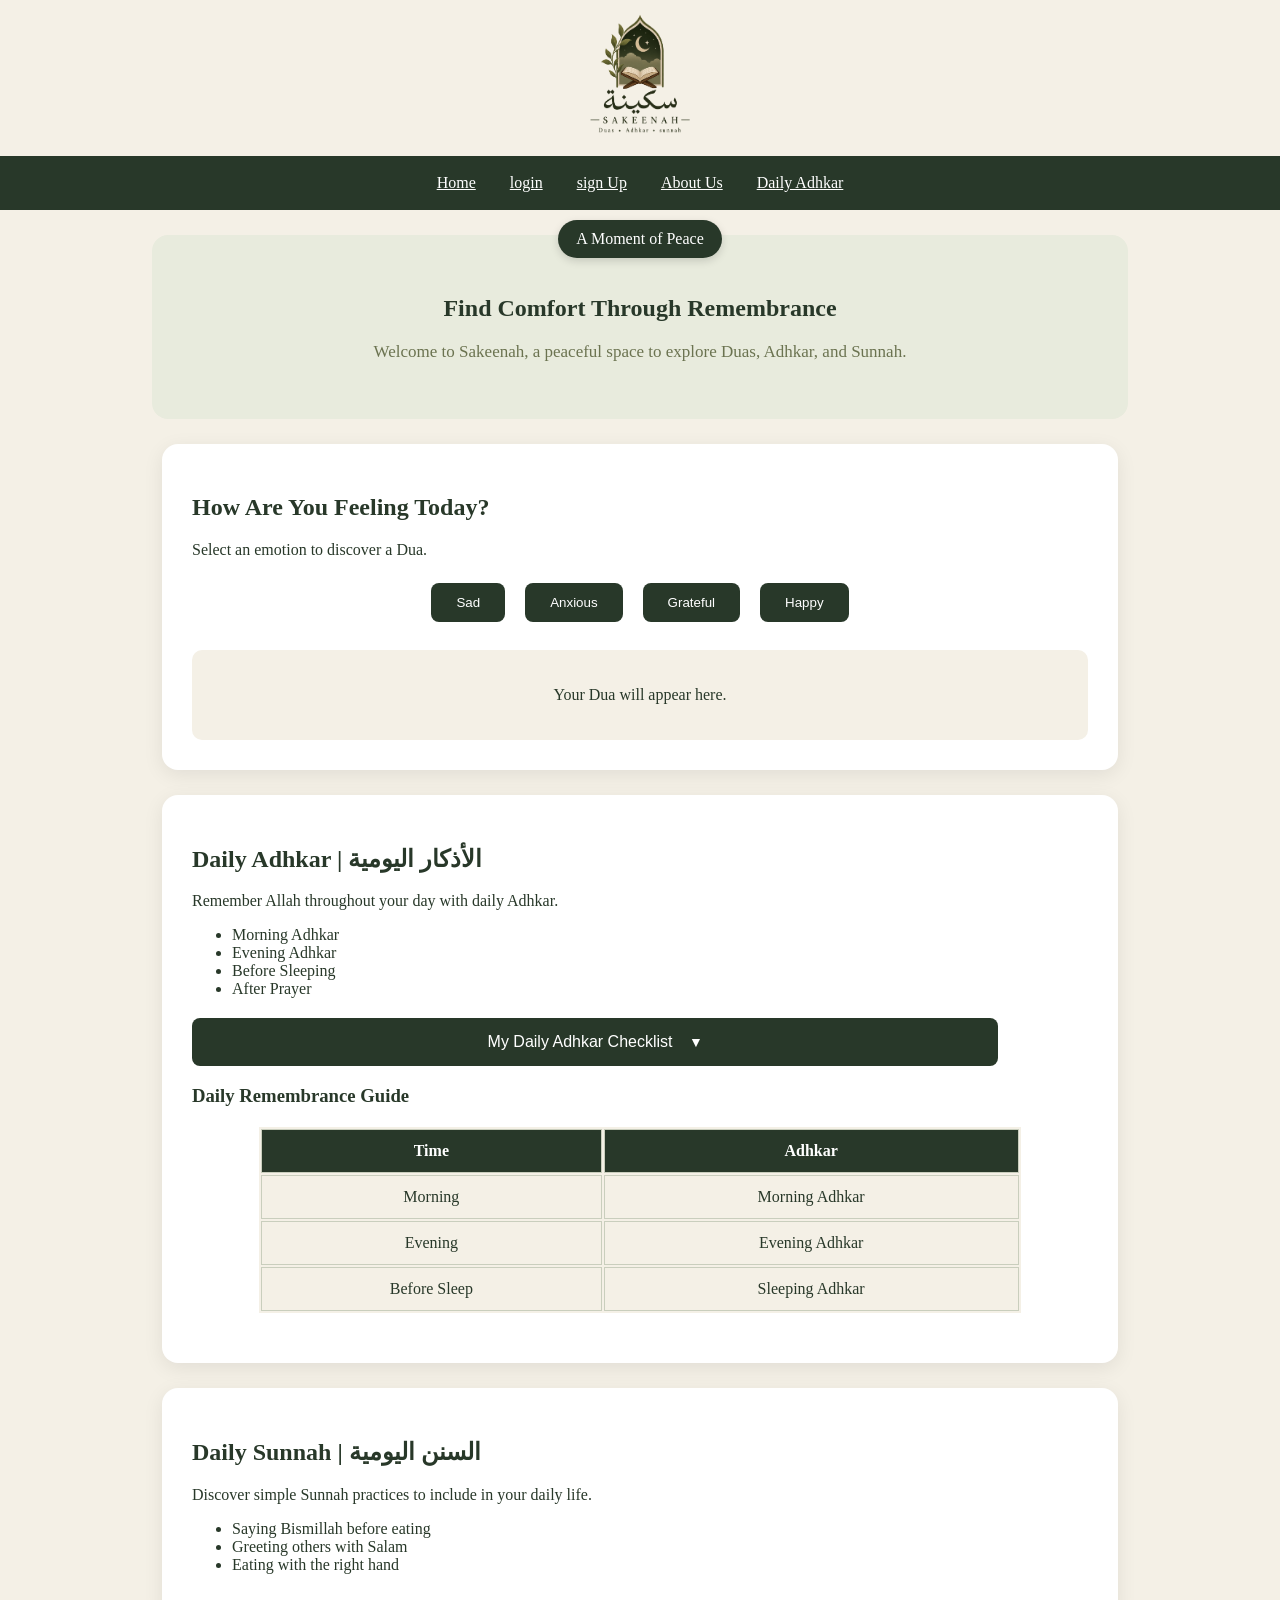
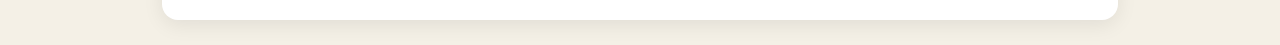
==== index.html @ 404cc345 "Finalize website styling and form validation" ====
<!DOCTYPE html>
<html lang="en">

<head>
    <meta charset="UTF-8">
    <title>Sakeenah | Home</title>
    <link rel="stylesheet" href="style.css">

    <style>
        .home-subtitle {
            text-align: center;
            color: #6B7350;
            font-size: 17px;
        }
    </style>

</head>

<body class="home-page">

    <header>

        <div class="header-logo">
            <a href="about.html">
                <img src="images/logo.png"
                     alt="Sakeenah Logo"
                     width="110"
                     height="132">
            </a>
        </div>

        <nav class="navbar">
            <a class="nav-link" href="index.html">Home</a>
            <a class="nav-link" href="login.html">login</a>
            <a class="nav-link" href="signup.html">sign Up</a>
            <a class="nav-link" href="about.html">About Us</a>
            <a class="nav-link" href="#adhkar">Daily Adhkar</a>
        </nav>
    </header>

    <main>
            <map name="aboutmap">
                <area shape="rect"
                      coords="0,0,300,200"
                      href="about.html"
                      alt="About Sakeenah">
            </map>

            <section id="welcome" class="hero-section">
                <div class="hero-label-position">
                    <span class="hero-label">A Moment of Peace</span>
                </div>

                <h2>
                    Find Comfort Through Remembrance
                </h2>

                <p class="home-subtitle">
                    Welcome to Sakeenah, a peaceful space to explore Duas, Adhkar, and Sunnah.
                </p>

            </section>

            <section id="emotions" class="content-card">
                <h2>How Are You Feeling Today?</h2>

                <p>
                    Select an emotion to discover a Dua.
                </p>



                <div class="emotion-buttons">
                    <button type="button" class="emotion-button" onclick="showDua('sad')">Sad</button>
                    <button type="button" class="emotion-button" onclick="showDua('anxious')">Anxious</button>
                    <button type="button" class="emotion-button" onclick="showDua('grateful')">Grateful</button>
                    <button type="button" class="emotion-button" onclick="showDua('happy')">Happy</button>
                </div>



                <div id="dua-result" class="dua-result">
                    <p>Your Dua will appear here.</p>
                </div>

            </section>

            <section id="adhkar" class="content-card">
                <h2>Daily Adhkar | الأذكار اليومية</h2>

                <p>
                    Remember Allah throughout your day
                    with daily Adhkar.
                </p>

                <ul>
                    <li>Morning Adhkar</li>
                    <li>Evening Adhkar</li>
                    <li>Before Sleeping</li>
                    <li>After Prayer</li>
                </ul>

                <button type="button" class="adhkar-button"
                        onclick="showAdhkarChecklist()">
                    My Daily Adhkar Checklist
                    <span id="adhkar-arrow" class="adhkar-arrow">▼</span>
                </button>

                <div id="adhkar-checklist" class="adhkar-checklist" style="display: none;"></div>

                <h3>Daily Remembrance Guide</h3>

                <table class="adhkar-table">
                    <tr>
                        <th>Time</th>
                        <th>Adhkar</th>
                    </tr>
                    <tr>
                        <td>Morning</td>
                        <td>Morning Adhkar</td>
                    </tr>
                    <tr>
                        <td>Evening</td>
                        <td>Evening Adhkar</td>
                    </tr>
                    <tr>
                        <td>Before Sleep</td>
                        <td>Sleeping Adhkar</td>
                    </tr>
                </table>
            </section>

            <section id="sunnah" class="content-card">
                <h2>Daily Sunnah | السنن اليومية</h2>

                <p>
                    Discover simple Sunnah practices
                    to include in your daily life.
                </p>

                <ul>
                    <li>Saying Bismillah before eating</li>
                    <li>Greeting others with Salam</li>
                    <li>Eating with the right hand</li>
                </ul>
            </section>

</main>
    <script src="script.js"></script>
</body>
</html>
---- style.css ----
﻿
/* General website styling */
body {
    margin: 0;
    font-family: Georgia, serif;
    background-color: #F4F0E6;
    color: #283829;
}

/* Main form container */
.form-container {
    width: 420px;
    margin: 70px auto;
    padding: 35px;
    background-color: white;
    border-radius: 16px;
    box-shadow: 0 8px 25px rgba(0, 0, 0, 0.12);
    text-align: center;
}

/* Page headings */
h1 {
    color: #283829;
    font-size: 30px;
}

/* Text beneath headings */
.form-container p {
    color: #6B7350;
}

/* Form labels */
label {
    display: block;
    margin-top: 18px;
    text-align: left;
    font-size: 15px;
}

/* Form inputs */
input {
    width: 100%;
    box-sizing: border-box;
    padding: 12px;
    margin-top: 7px;
    border: 1px solid #C9CEBD;
    border-radius: 8px;
    font-size: 15px;
}

    /* Highlight input when selected */
    input:focus {
        border-color: #6B7350;
    }

/* Buttons for Login and Sign-up */
.form-button {
    width: 100%;
    padding: 13px;
    margin-top: 25px;
    background-color: #283829;
    color: white;
    border: none;
    border-radius: 8px;
    font-size: 16px;
}

    .form-button:hover {
        background-color: #6B7350;
    }

/* Links */
a {
    color: #516A45;
}

.form-container img {
    display: block;
    margin: 0 auto 15px;
}


/* Navigation menu */
.navbar {
    background-color: #283829;
    text-align: center;
    padding: 18px;
    position: relative;
    z-index: 10;
}

    /* Navigation links */
/* Navigation links */
.nav-link {
    display: inline-block;
    color: white;
    margin: 0 15px;
    font-size: 16px;
}

    /* Navigation hover effect */
    .nav-link:hover {
        color: #D4C29B;
    }



/* Homepage emotion buttons */
.emotion-button {
    width: auto;
    padding: 12px 25px;
    margin: 8px;
    background-color: #283829;
    color: white;
    border: none;
    border-radius: 8px;
}

    .emotion-button:hover {
        background-color: #6B7350;
    }


/* Welcome section */
.hero-section {
    background-color: #E8EBDD;
    text-align: center;
    padding: 40px;
    margin: 25px auto;
    border-radius: 16px;
    position: relative;
    z-index: 1;
    width: 70%;
}

/* Homepage content cards */
.content-card {
    background-color: white;
    width: 70%;
    margin: 25px auto;
    padding: 30px;
    border-radius: 16px;
    box-shadow: 0 5px 20px rgba(0, 0, 0, 0.08);
}

/* Du'a result */
.dua-result {
    background-color: #F4F0E6;
    padding: 20px;
    margin-top: 20px;
    border-radius: 10px;
    text-align: center;
}


/* Position the welcome label */
.hero-label-position {
    position: absolute;
    top: -15px;
    left: 0;
    width: 100%;
    text-align: center;
    z-index: 2;
}

/* About Us page */
.about-heading {
    text-align: center;
    color: #283829;
    margin-top: 35px;
}

/* About Us lists */
.about-list {
    color: #283829;
}


/* Daily Adhkar checklist button */
.adhkar-button {
    display: block;
    width: 90%;
    background-color: #283829;
    color: white;
    padding: 15px 20px;
    border: none;
    border-radius: 8px;
    margin-top: 20px;
    text-align: center;

    font-size: 16px;
}

    .adhkar-button:hover {
        background-color: #6B7350;
    }


/* Daily Adhkar checklist container */
.adhkar-checklist {
    background-color: #E8EBDD;
    padding: 20px 25px;
    margin-top: 15px;
    border-radius: 12px;
    border: 1px solid #C9CEBD;
}

/* Daily Adhkar checkboxes */
.adhkar-checkbox {
    width: auto;
    margin-right: 12px;
}

/* Checklist heading */
.adhkar-checklist h3 {
    color: #283829;
    font-size: 20px;
    margin-top: 0;
    margin-bottom: 20px;
}

/* Daily Remembrance Guide table */
.adhkar-table {
    width: 85%;
    margin: 20px auto;
    text-align: center;
    background-color: #F4F0E6;
}

    /* Table header cells */
    .adhkar-table th {
        background-color: #283829;
        color: white;
        padding: 12px;
        border: 1px solid #C9CEBD;
    }

    /* Table data cells */
    .adhkar-table td {
        padding: 12px;
        border: 1px solid #C9CEBD;
    }


/* Style the label */
.hero-label {
    display: inline-block;
    background-color: #283829;
    color: white;
    padding: 10px 18px;
    border-radius: 20px;
    box-shadow: 0 3px 8px rgba(0, 0, 0, 0.15);
}

/* Center the emotion buttons */
.emotion-buttons {
    text-align: center;
}

/* About Us logo */
.about-logo {
    text-align: center;
    margin-top: 25px;
}


.home-logo {
    text-align: center;
    margin: 25px auto;
}

/* Website header logo */
.header-logo {
    text-align: center;
    padding: 10px;
}

/* Checklist dropdown arrow */
.adhkar-arrow {
    margin-left: 12px;
    font-size: 14px;
}
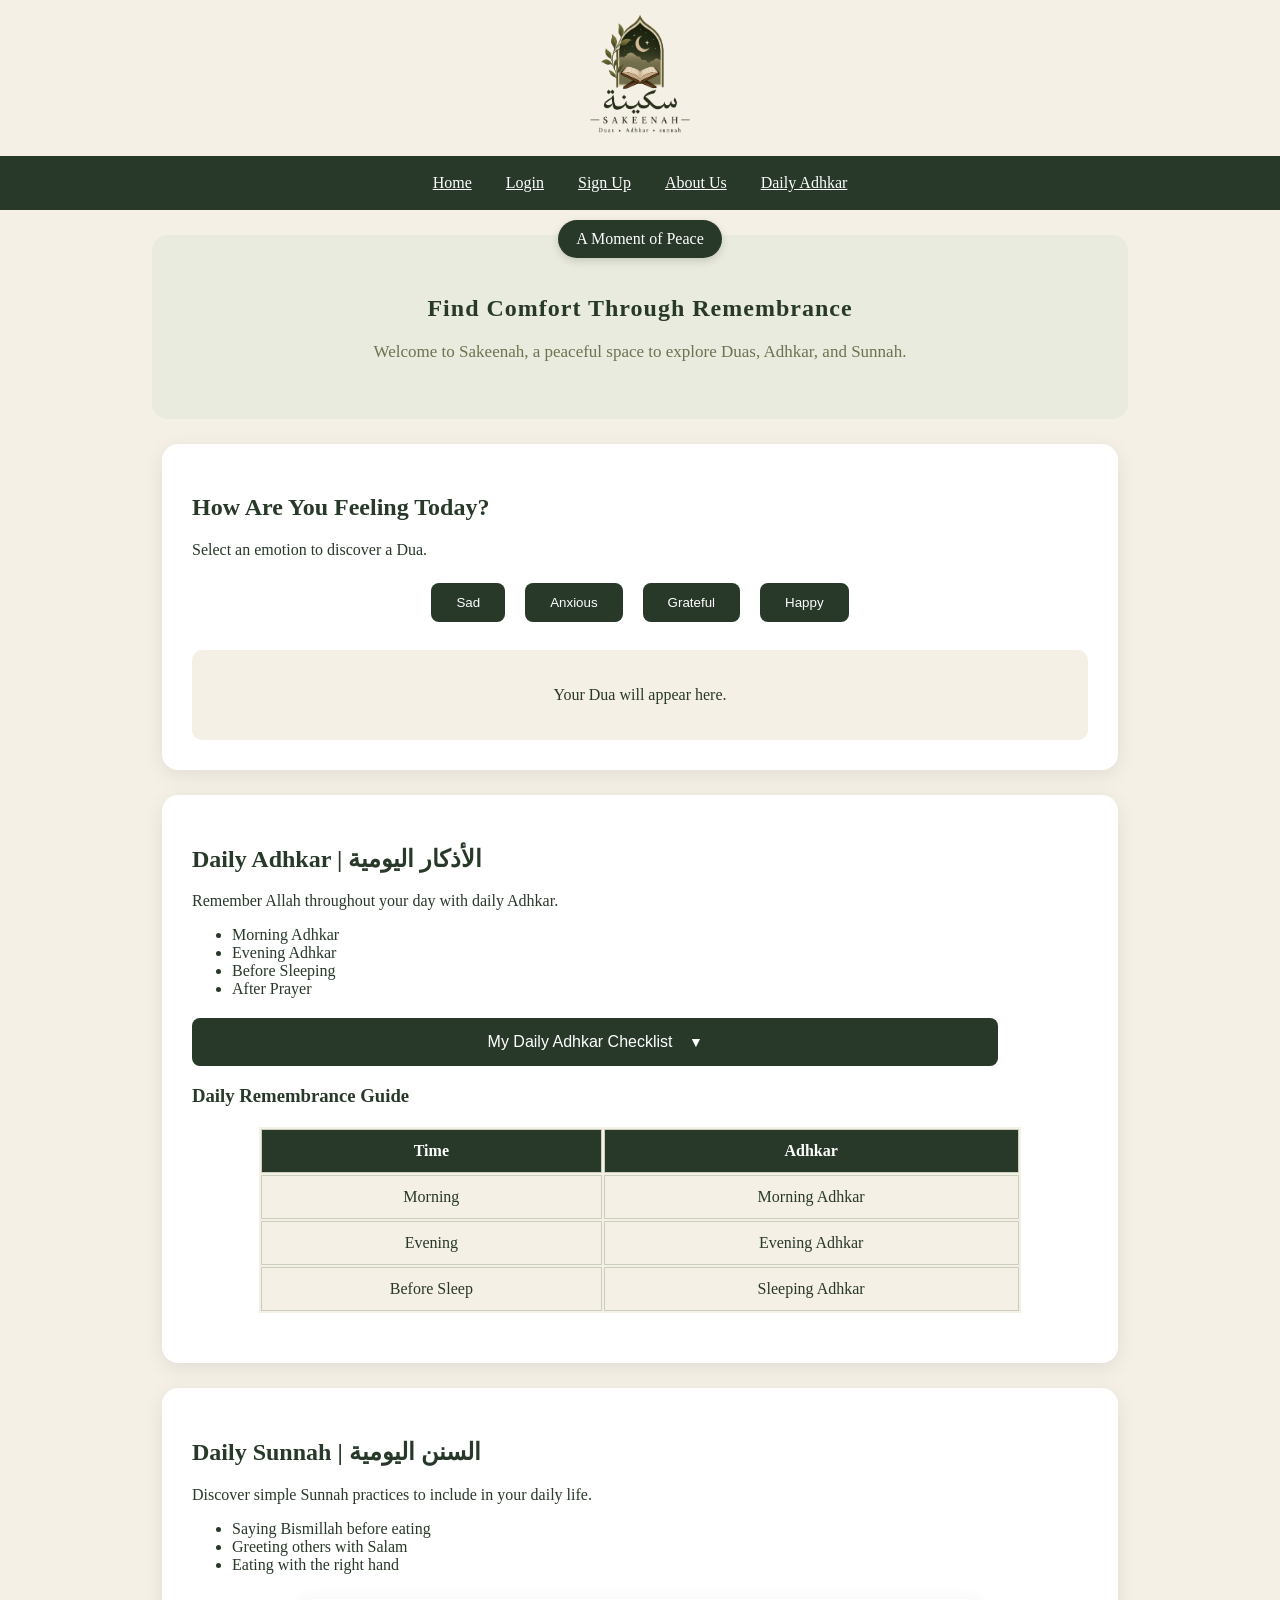
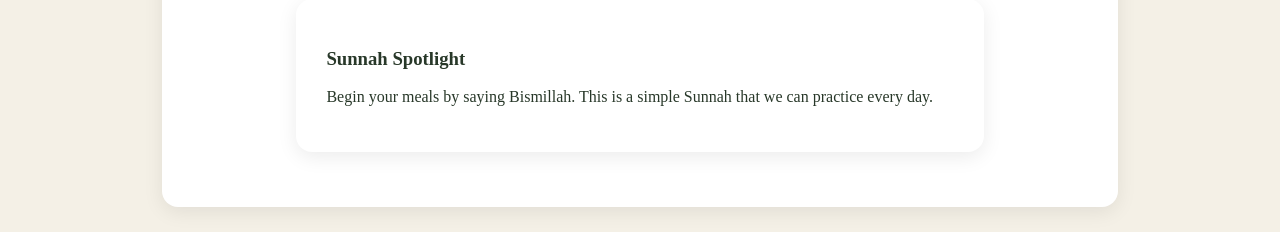
==== commit 8fbdb7ea: "Added dynamic emotion images and Sunnah article" ====
--- a/index.html
+++ b/index.html
@@ -31,27 +31,20 @@
 
         <nav class="navbar">
             <a class="nav-link" href="index.html">Home</a>
-            <a class="nav-link" href="login.html">login</a>
-            <a class="nav-link" href="signup.html">sign Up</a>
+            <a class="nav-link" href="Login.html">Login</a>
+            <a class="nav-link" href="Signup.html">Sign Up</a>
             <a class="nav-link" href="about.html">About Us</a>
             <a class="nav-link" href="#adhkar">Daily Adhkar</a>
         </nav>
     </header>
 
     <main>
-            <map name="aboutmap">
-                <area shape="rect"
-                      coords="0,0,300,200"
-                      href="about.html"
-                      alt="About Sakeenah">
-            </map>
-
             <section id="welcome" class="hero-section">
                 <div class="hero-label-position">
                     <span class="hero-label">A Moment of Peace</span>
                 </div>
 
-                <h2>
+                <h2 style="letter-spacing: 1px;">
                     Find Comfort Through Remembrance
                 </h2>
 
@@ -83,10 +76,16 @@
                     <p>Your Dua will appear here.</p>
                 </div>
 
-            </section>
+<img id="emotion-image"
+     alt="Emotion illustration"
+     width="180"
+     style="display: none;">
 
-            <section id="adhkar" class="content-card">
-                <h2>Daily Adhkar | الأذكار اليومية</h2>
+</section>
+
+<section id="adhkar" class="content-card">
+    <h2>Daily Adhkar | الأذكار اليومية</h2>
+
 
                 <p>
                     Remember Allah throughout your day
@@ -138,14 +137,26 @@
                     to include in your daily life.
                 </p>
 
-                <ul>
-                    <li>Saying Bismillah before eating</li>
-                    <li>Greeting others with Salam</li>
-                    <li>Eating with the right hand</li>
-                </ul>
-            </section>
+                
+<ul>
+    <li>Saying Bismillah before eating</li>
+    <li>Greeting others with Salam</li>
+    <li>Eating with the right hand</li>
+</ul>
+
+<article class="content-card">
+    <h3>Sunnah Spotlight</h3>
+    <p>
+        Begin your meals by saying Bismillah.
+        This is a simple Sunnah that we can
+        practice every day.
+    </p>
+</article>
+
+</section>
 
 </main>
+
     <script src="script.js"></script>
 </body>
 </html>
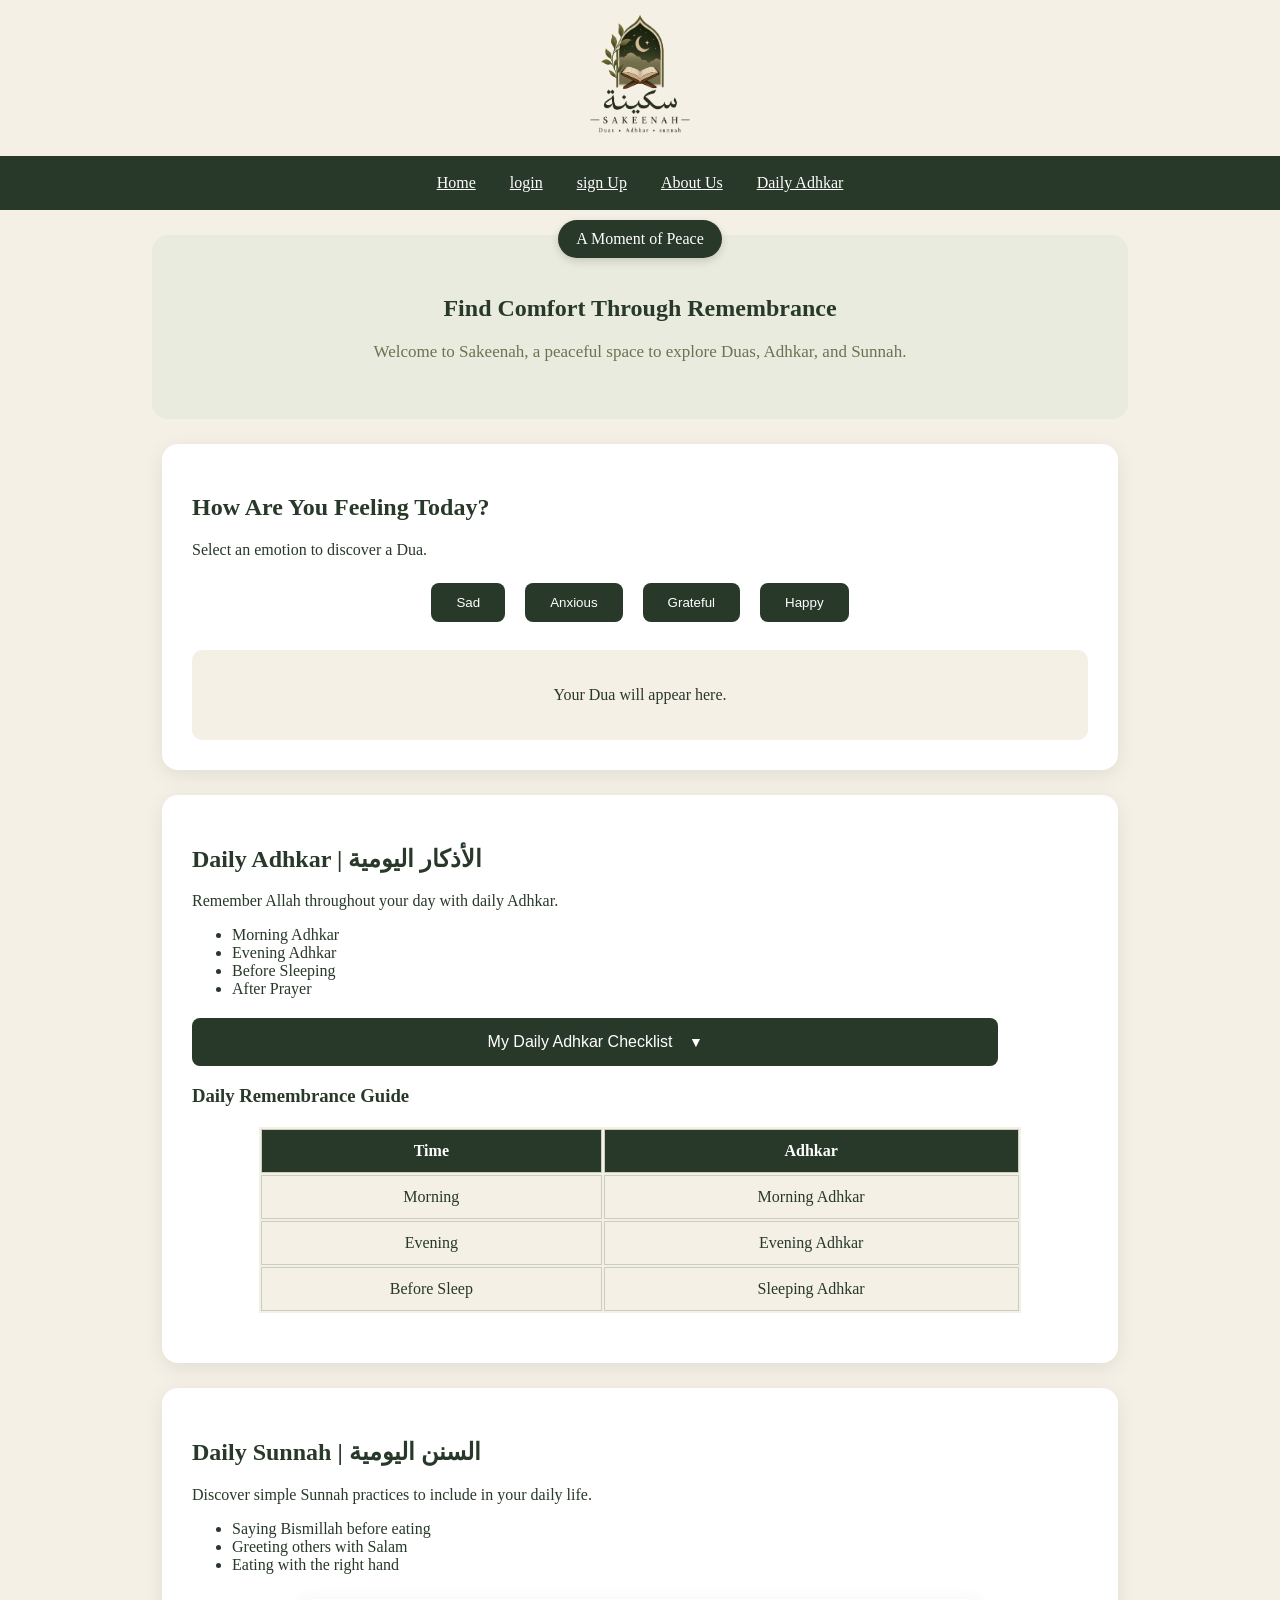
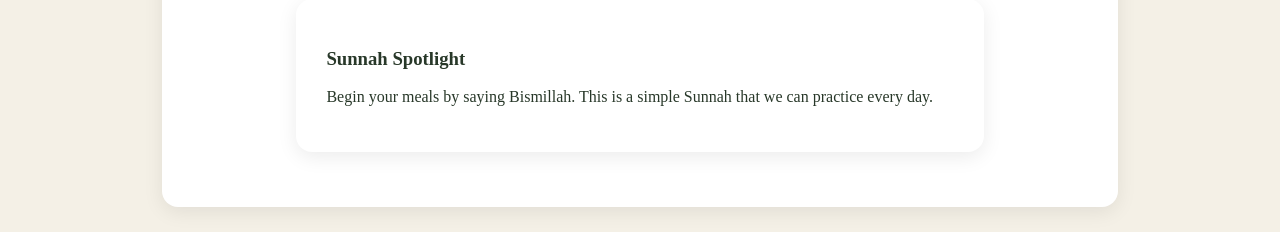
==== commit 152a2c29: "Merge branch 'r' of https://github.com/alkhayyalreema-lgtm/Sakeenah into r" ====
--- a/index.html
+++ b/index.html
@@ -31,8 +31,8 @@
 
         <nav class="navbar">
             <a class="nav-link" href="index.html">Home</a>
-            <a class="nav-link" href="Login.html">Login</a>
-            <a class="nav-link" href="Signup.html">Sign Up</a>
+            <a class="nav-link" href="login.html">login</a>
+            <a class="nav-link" href="signup.html">sign Up</a>
             <a class="nav-link" href="about.html">About Us</a>
             <a class="nav-link" href="#adhkar">Daily Adhkar</a>
         </nav>
@@ -44,7 +44,7 @@
                     <span class="hero-label">A Moment of Peace</span>
                 </div>
 
-                <h2 style="letter-spacing: 1px;">
+                <h2>
                     Find Comfort Through Remembrance
                 </h2>
 
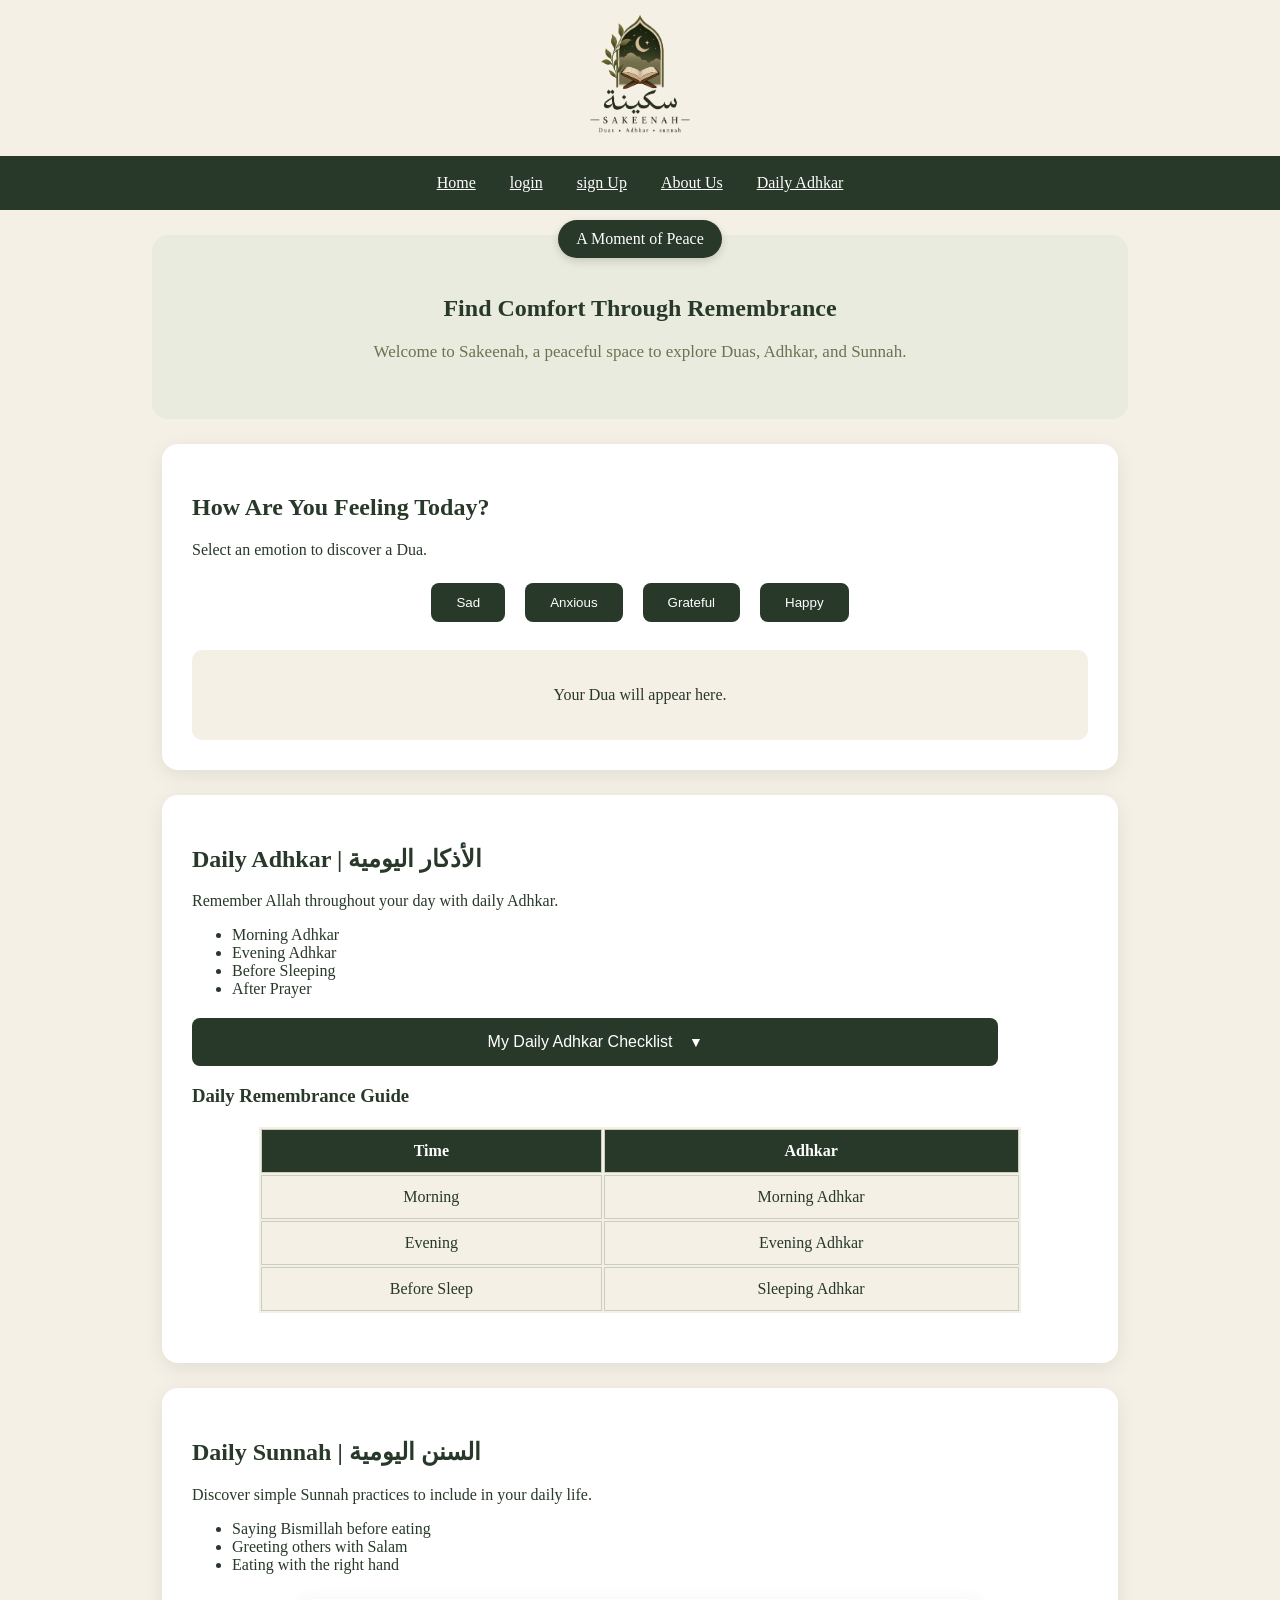
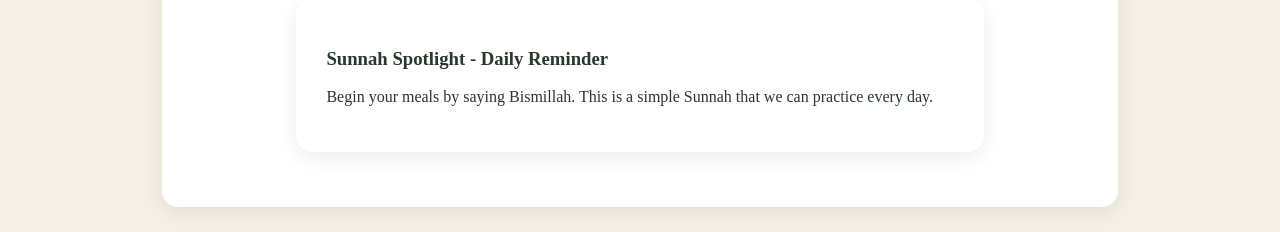
==== commit 2976ebcf: "Added embedded JavaScript for Sunnah reminder" ====
--- a/index.html
+++ b/index.html
@@ -145,7 +145,7 @@
 </ul>
 
 <article class="content-card">
-    <h3>Sunnah Spotlight</h3>
+    <h3 id="sunnah-title">Sunnah Spotlight</h3>
     <p>
         Begin your meals by saying Bismillah.
         This is a simple Sunnah that we can
@@ -157,6 +157,13 @@
 
 </main>
 
-    <script src="script.js"></script>
+   
+<script src="script.js"></script>
+
+<script>
+    document.getElementById("sunnah-title").innerHTML =
+        "Sunnah Spotlight - Daily Reminder";
+</script>
+
 </body>
-</html>+</html>
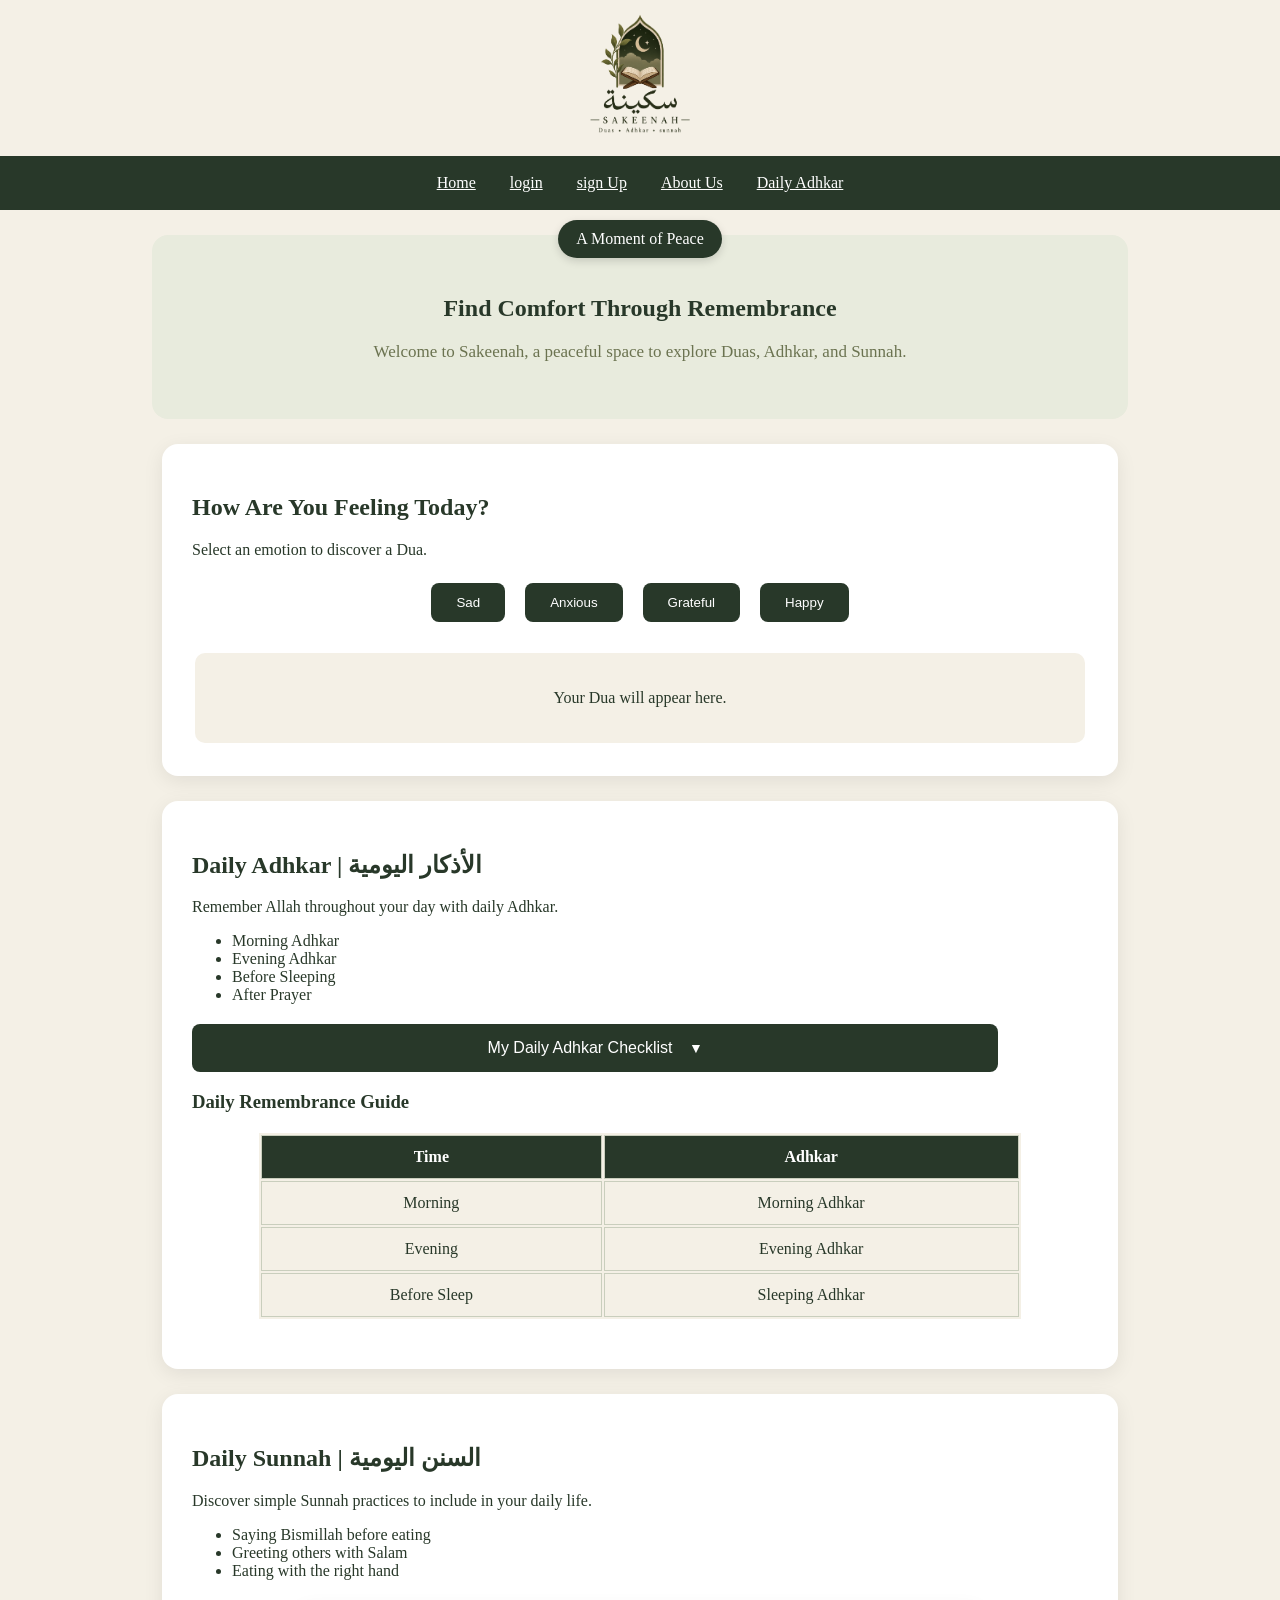
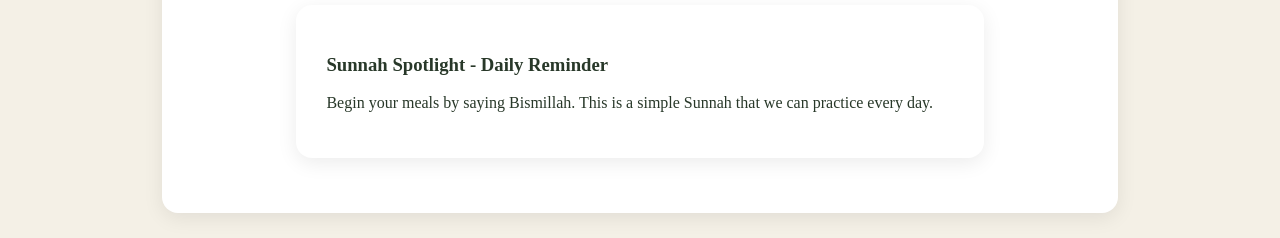
==== commit 52875697: "Improved dua layout and emotion illustrations" ====
--- a/index.html
+++ b/index.html
@@ -68,18 +68,24 @@
                     <button type="button" class="emotion-button" onclick="showDua('anxious')">Anxious</button>
                     <button type="button" class="emotion-button" onclick="showDua('grateful')">Grateful</button>
                     <button type="button" class="emotion-button" onclick="showDua('happy')">Happy</button>
-                </div>
+                </div>   
 
+<table width="100%">
+    <tr>
+        <td id="image-cell" width="30%" style="display: none;">
+            <img id="emotion-image"
+                 alt="Emotion illustration"
+                 width="140"
+                 style="display: none;">
+        </td>
 
-
-                <div id="dua-result" class="dua-result">
-                    <p>Your Dua will appear here.</p>
-                </div>
-
-<img id="emotion-image"
-     alt="Emotion illustration"
-     width="180"
-     style="display: none;">
+        <td>
+            <div id="dua-result" class="dua-result">
+                <p>Your Dua will appear here.</p>
+            </div>
+        </td>
+    </tr>
+</table>
 
 </section>
 
@@ -166,4 +172,4 @@
 </script>
 
 </body>
-</html>
+</html>
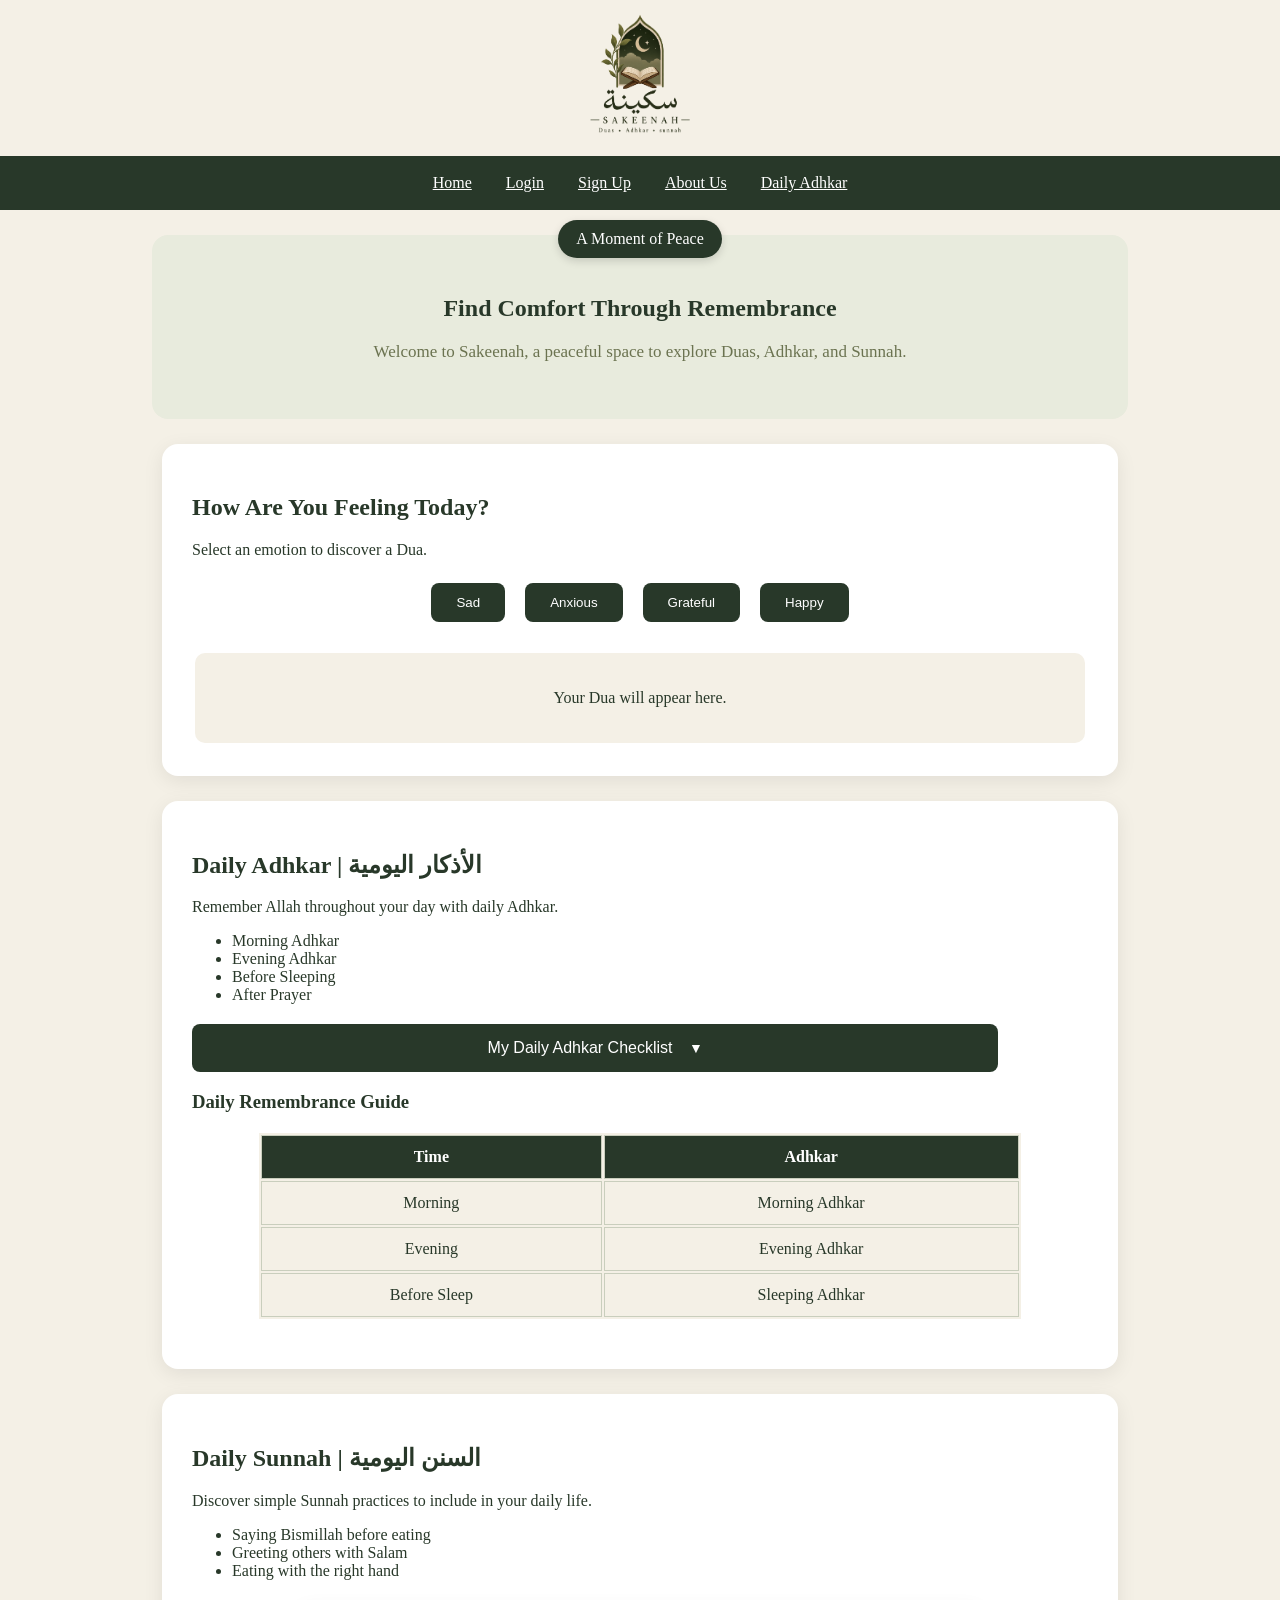
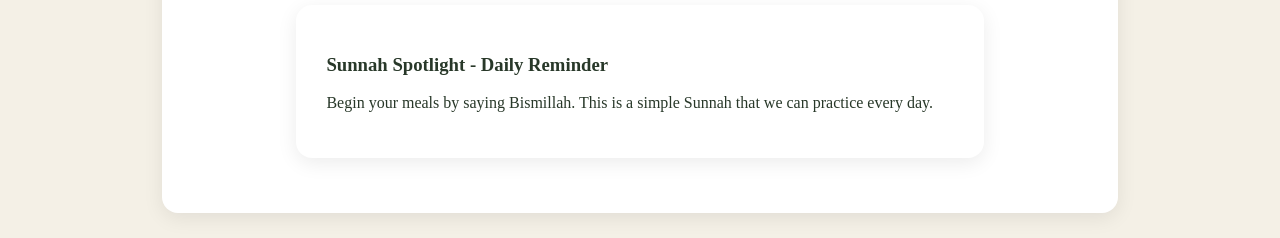
==== commit f6d5e49f: "Fixed" ====
--- a/index.html
+++ b/index.html
@@ -31,8 +31,8 @@
 
         <nav class="navbar">
             <a class="nav-link" href="index.html">Home</a>
-            <a class="nav-link" href="login.html">login</a>
-            <a class="nav-link" href="signup.html">sign Up</a>
+            <a class="nav-link" href="login.html">Login</a>
+            <a class="nav-link" href="signup.html">Sign Up</a>
             <a class="nav-link" href="about.html">About Us</a>
             <a class="nav-link" href="#adhkar">Daily Adhkar</a>
         </nav>
